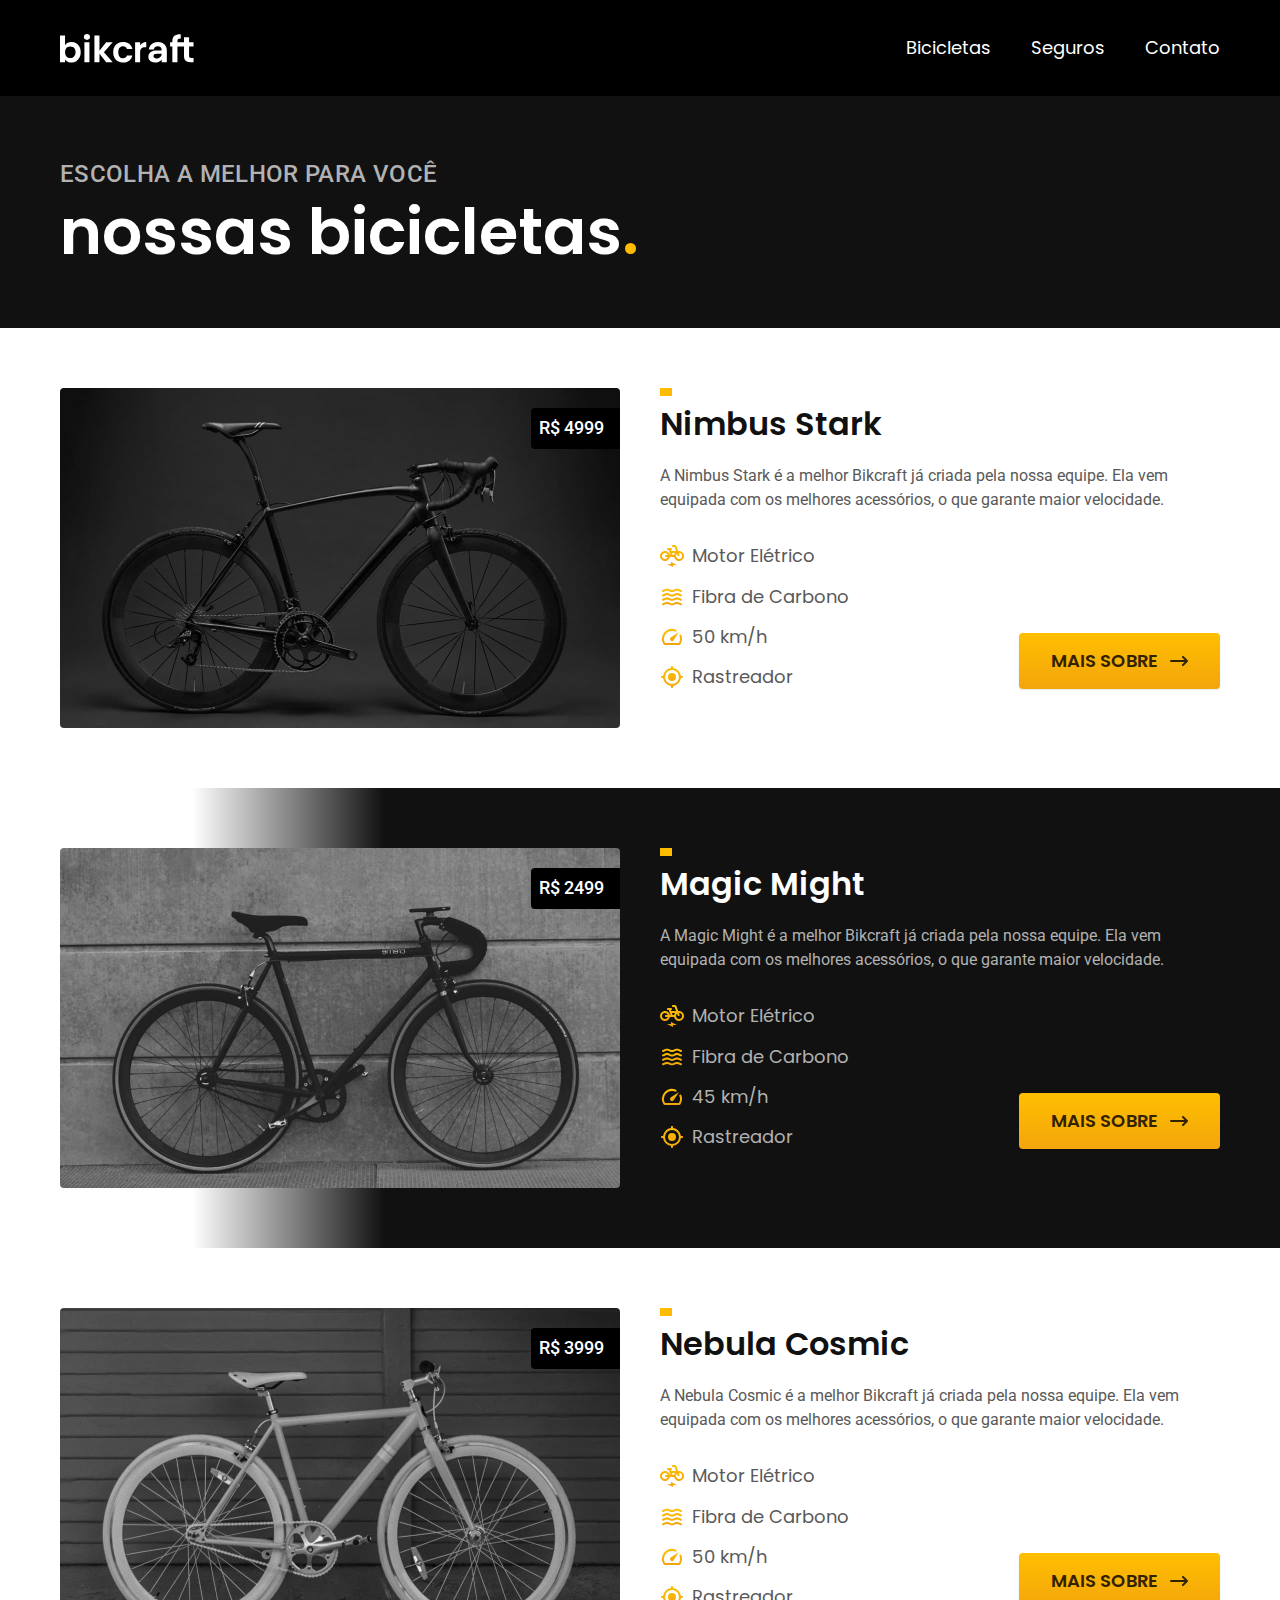
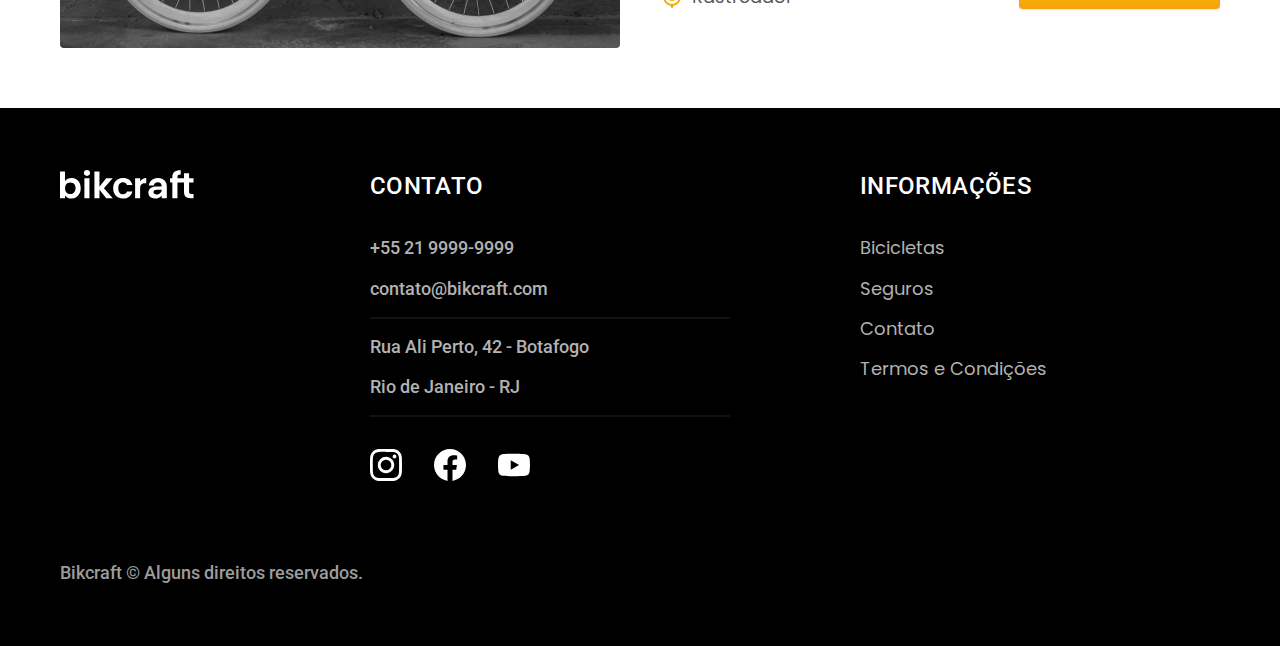
==== bicicletas.html @ ef092dad "criado pagina Bicicletas" ====
<!DOCTYPE html>
<html lang="pt-br">

<head>
  <meta charset="UTF-8">
  <meta name="viewport" content="width=device-width, initial-scale=1.0">

  <title>Bicicletas Bikcraft</title>
  <meta name="description" content="Termos e Condições.">

  <link rel="stylesheet" href="./css/style.css">

  <link rel="preconnect" href="https://fonts.googleapis.com">
  <link rel="preconnect" href="https://fonts.gstatic.com" crossorigin>
  <link href="https://fonts.googleapis.com/css2?family=Merriweather:ital,wght@1,900&family=Poppins:wght@400;600&family=Roboto:wght@400;500&display=swap" rel="stylesheet">

</head>

<body>
  <header class="header-bg">
    <div class="header container">
      <a href="./index.html">
        <img src="./img/bikcraft.svg" alt="Bikcraft">
      </a>

      <nav aria-label="primaria">
        <ul class="header-menu font-1-m cor-0">
          <li><a href="./bicicletas.html">Bicicletas</a></li>
          <li><a href="./seguros.html">Seguros</a></li>
          <li><a href="./contato.html">Contato</a></li>
        </ul>
      </nav>
    </div>
  </header>



  <main>
    <div class="titulo-bg">
      <div class="titulo container">
        <p class="font-2-l-b cor-5">Escolha a melhor para você</p>
        <h1 class="font-1-xxl cor-0">nossas bicicletas<span class="cor-p1">.</span></h1>
      </div>
    </div>

    <div class="bicicletas container">
      <div class="bicicletas-imagem">
        <img src="./img/bicicletas/nimbus.jpg" alt="Bicicleta preta">
        <span class="font-2-m cor-0">R$ 4999</span>
      </div>
      <div class="bicicletas-conteudo">
        <h2 class="font-1-xl">Nimbus Stark</h2>
        <p class="font-2-s cor-8">A Nimbus Stark é a melhor Bikcraft já criada pela nossa equipe. Ela vem equipada com os melhores acessórios, o que garante maior velocidade.</p>
        <ul class="font-1-m cor-8">
          <li>
            <img src="./img/icones/eletrica.svg" alt="">
            Motor Elétrico
          </li>
          <li>
            <img src="./img/icones/carbono.svg" alt="">
            Fibra de Carbono
          </li>
          <li>
            <img src="./img/icones/velocidade.svg" alt="">
            50 km/h
          </li>
          <li>
            <img src="./img/icones/rastreador.svg" alt="">
            Rastreador
          </li>
        </ul>
        <a class="botao seta" href="./bicicletas/nimbus.html">Mais Sobre</a>
      </div>
    </div>

    <div class="bicicletas-bg">
      <div class="bicicletas container">
        <div class="bicicletas-imagem">
          <img src="./img/bicicletas/magic.jpg" alt="Bicicleta preta">
          <span class="font-2-m cor-0">R$ 2499</span>
        </div>
        <div class="bicicletas-conteudo">
          <h2 class="font-1-xl cor-0">Magic Might</h2>
          <p class="font-2-s cor-5">A Magic Might é a melhor Bikcraft já criada pela nossa equipe. Ela vem equipada com os melhores acessórios, o que garante maior velocidade.</p>
          <ul class="font-1-m cor-5">
            <li>
              <img src="./img/icones/eletrica.svg" alt="">
              Motor Elétrico
            </li>
            <li>
              <img src="./img/icones/carbono.svg" alt="">
              Fibra de Carbono
            </li>
            <li>
              <img src="./img/icones/velocidade.svg" alt="">
              45 km/h
            </li>
            <li>
              <img src="./img/icones/rastreador.svg" alt="">
              Rastreador
            </li>
          </ul>
          <a class="botao seta" href="./bicicletas/magic.html">Mais Sobre</a>
        </div>
      </div>
    </div>

    <div class="bicicletas container">
      <div class="bicicletas-imagem">
        <img src="./img/bicicletas/nebula.jpg" alt="Bicicleta preta">
        <span class="font-2-m cor-0">R$ 3999</span>
      </div>
      <div class="bicicletas-conteudo">
        <h2 class="font-1-xl">Nebula Cosmic</h2>
        <p class="font-2-s cor-8">A Nebula Cosmic é a melhor Bikcraft já criada pela nossa equipe. Ela vem equipada com os melhores acessórios, o que garante maior velocidade.</p>
        <ul class="font-1-m cor-8">
          <li>
            <img src="./img/icones/eletrica.svg" alt="">
            Motor Elétrico
          </li>
          <li>
            <img src="./img/icones/carbono.svg" alt="">
            Fibra de Carbono
          </li>
          <li>
            <img src="./img/icones/velocidade.svg" alt="">
            50 km/h
          </li>
          <li>
            <img src="./img/icones/rastreador.svg" alt="">
            Rastreador
          </li>
        </ul>
        <a class="botao seta" href="./bicicletas/nebula.html">Mais Sobre</a>
      </div>
    </div>

  </main>



  <footer class="footer-bg">
    <div class="footer container">
      <img src="./img/bikcraft.svg" alt="Bikcraft">
      <div class="footer-contato">
        <h3 class="font-2-l-b cor-0">Contato</h3>
        <ul class="font-2-m cor-5">
          <li><a href="tel:+552199999999">+55 21 9999-9999</a></li>
          <li><a href="mailto:contato@bikcraft.com">contato@bikcraft.com</a></li>
          <li>Rua Ali Perto, 42 - Botafogo</li>
          <li>Rio de Janeiro - RJ</li>
        </ul>
        <div class="footer-redes">
          <a href="./">
            <img src="./img/redes/instagram.svg" alt="Instagram">
          </a>
          <a href="./">
            <img src="./img/redes/facebook.svg" alt="Facebook">
          </a>
          <a href="./">
            <img src="./img/redes/youtube.svg" alt="Youtube">
          </a>
        </div>
      </div>
      <div class="footer-informacoes">
        <h3 class="font-2-l-b cor-0">Informações</h3>
        <nav>
          <ul class="font-1-m cor-5">
            <li><a href="./bicicletas.html">Bicicletas</a></li>
            <li><a href="./seguros.html">Seguros</a></li>
            <li><a href="./contato.html">Contato</a></li>
            <li><a href="./termos.html">Termos e Condições</a></li>
          </ul>
        </nav>
      </div>
      <p class="footer-copy font-2-m cor-6">Bikcraft © Alguns direitos reservados.</p>
    </div>
  </footer>
</body>

</html>
---- css/style.css ----
@import "./global/global.css";
@import "./utilidades/cores.css";
@import "./utilidades/tipografia.css";

@import "./global/header.css";
@import "./global/footer.css";

/* Utilidades */
@import "./utilidades/componentes.css";

/* Home */
@import "./home/introducao.css";
@import "./home/tecnologia.css";
@import "./home/parceiros.css";
@import "./home/depoimento.css";

/* Bicicletas */
@import "./bicicletas/bicicletas-lista.css";
@import "./bicicletas/bicicletas.css";

/* Seguros */
@import "./seguros/seguros.css";

/* Termos */

@import "./termos/termos.css";
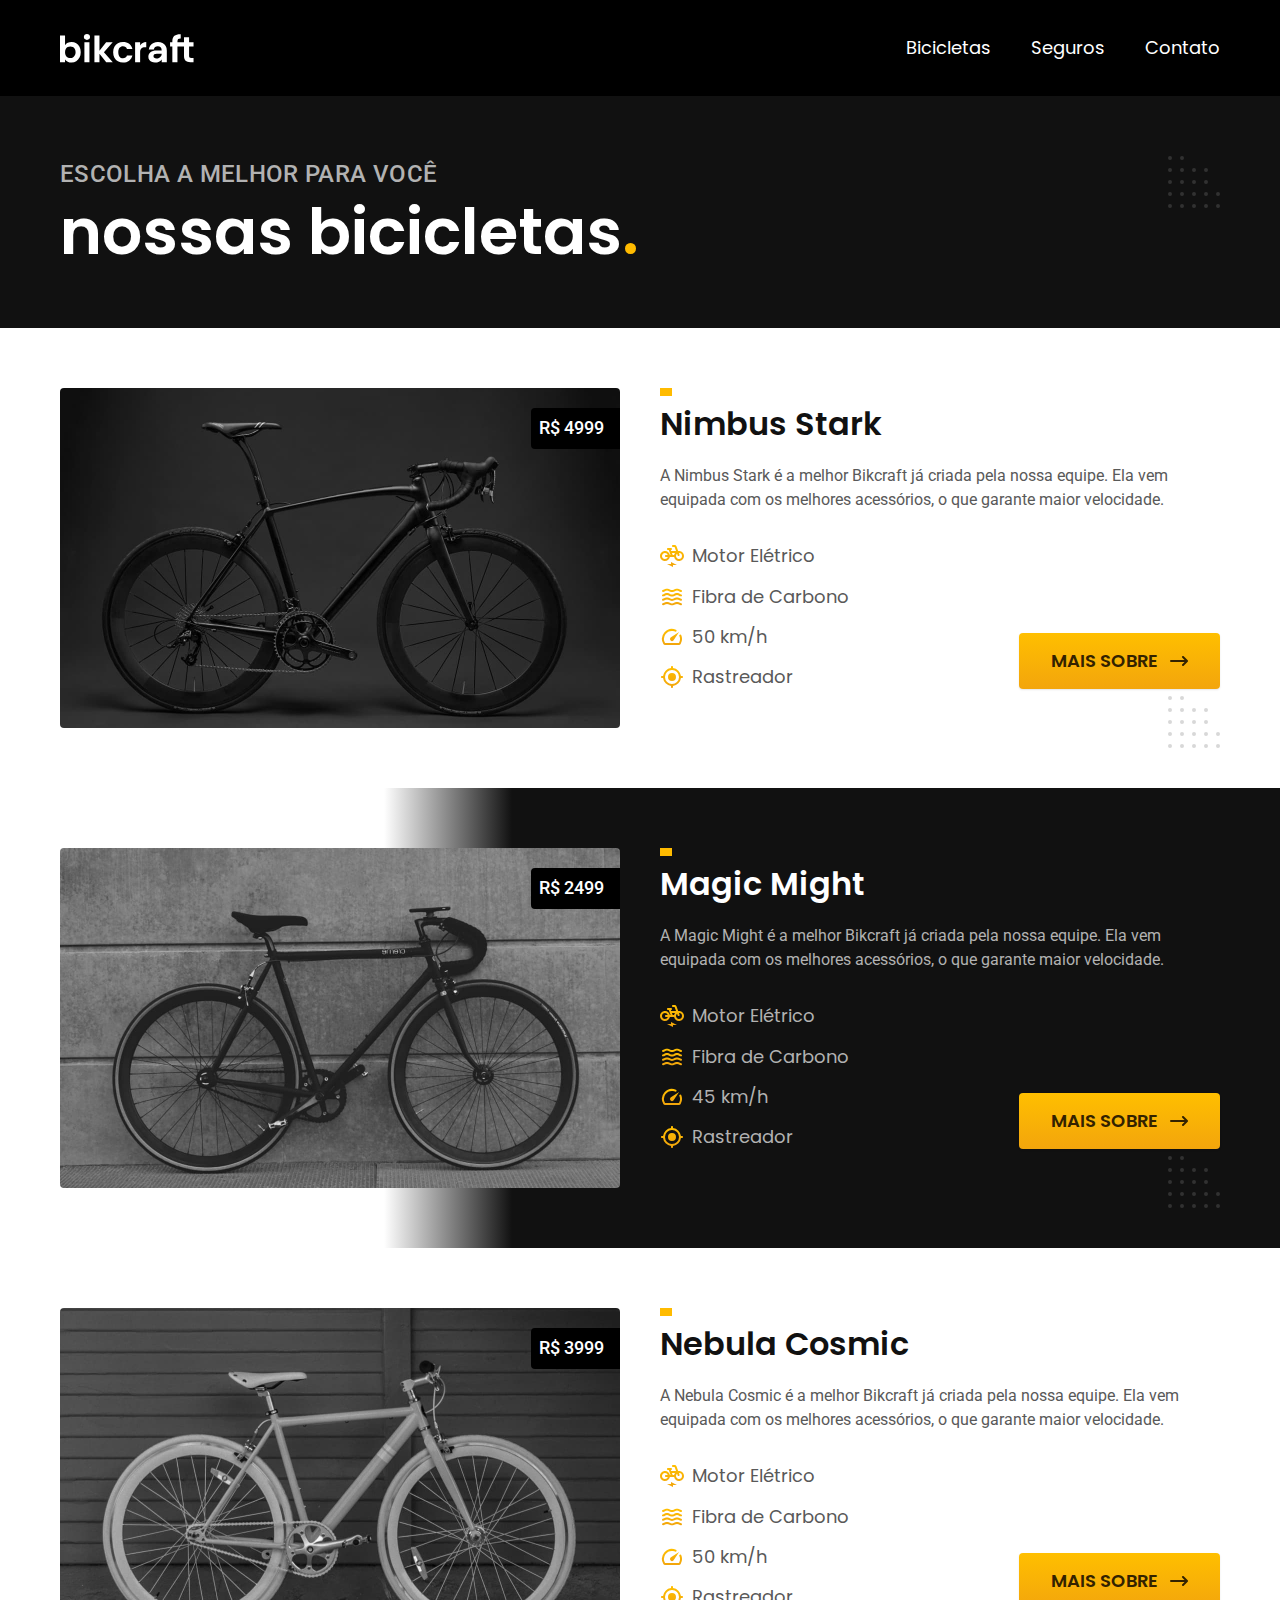
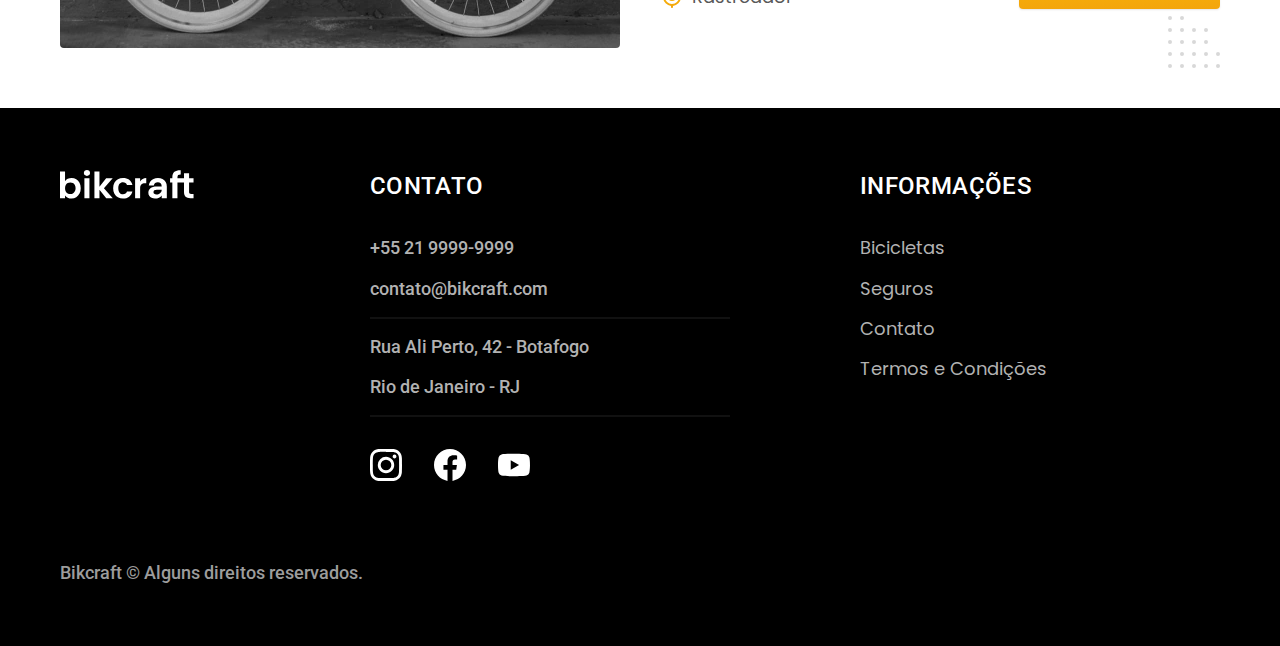
==== commit d7fa1271: "otimizacao de carregamento de imgs e decoracoes" ====
--- a/bicicletas.html
+++ b/bicicletas.html
@@ -8,6 +8,7 @@
   <title>Bicicletas Bikcraft</title>
   <meta name="description" content="Termos e Condições.">
 
+  <link rel="preload" href="./css/style.css" as="style">
   <link rel="stylesheet" href="./css/style.css">
 
   <link rel="preconnect" href="https://fonts.googleapis.com">
--- a/css/style.css
+++ b/css/style.css
@@ -7,6 +7,7 @@
 
 /* Utilidades */
 @import "./utilidades/componentes.css";
+@import "./utilidades/formulario.css";
 
 /* Home */
 @import "./home/introducao.css";
@@ -18,8 +19,22 @@
 @import "./bicicletas/bicicletas-lista.css";
 @import "./bicicletas/bicicletas.css";
 
+/* Bicicleta */
+
+@import "./bicicleta/bicicleta.css";
+@import "./bicicleta/seguro.css";
+
 /* Seguros */
 @import "./seguros/seguros.css";
+@import "./seguros/vantagens.css";
+@import "./seguros/perguntas.css";
+
+/* Contato */
+@import "./contato/contato.css";
+@import "./contato/lojas.css";
+
+/* Orcamento */
+@import "./orcamento/orcamento.css";
 
 /* Termos */
 
--- a/css/style.css
+++ b/css/style.css
@@ -7,6 +7,7 @@
 
 /* Utilidades */
 @import "./utilidades/componentes.css";
+@import "./utilidades/formulario.css";
 
 /* Home */
 @import "./home/introducao.css";
@@ -18,8 +19,22 @@
 @import "./bicicletas/bicicletas-lista.css";
 @import "./bicicletas/bicicletas.css";
 
+/* Bicicleta */
+
+@import "./bicicleta/bicicleta.css";
+@import "./bicicleta/seguro.css";
+
 /* Seguros */
 @import "./seguros/seguros.css";
+@import "./seguros/vantagens.css";
+@import "./seguros/perguntas.css";
+
+/* Contato */
+@import "./contato/contato.css";
+@import "./contato/lojas.css";
+
+/* Orcamento */
+@import "./orcamento/orcamento.css";
 
 /* Termos */
 
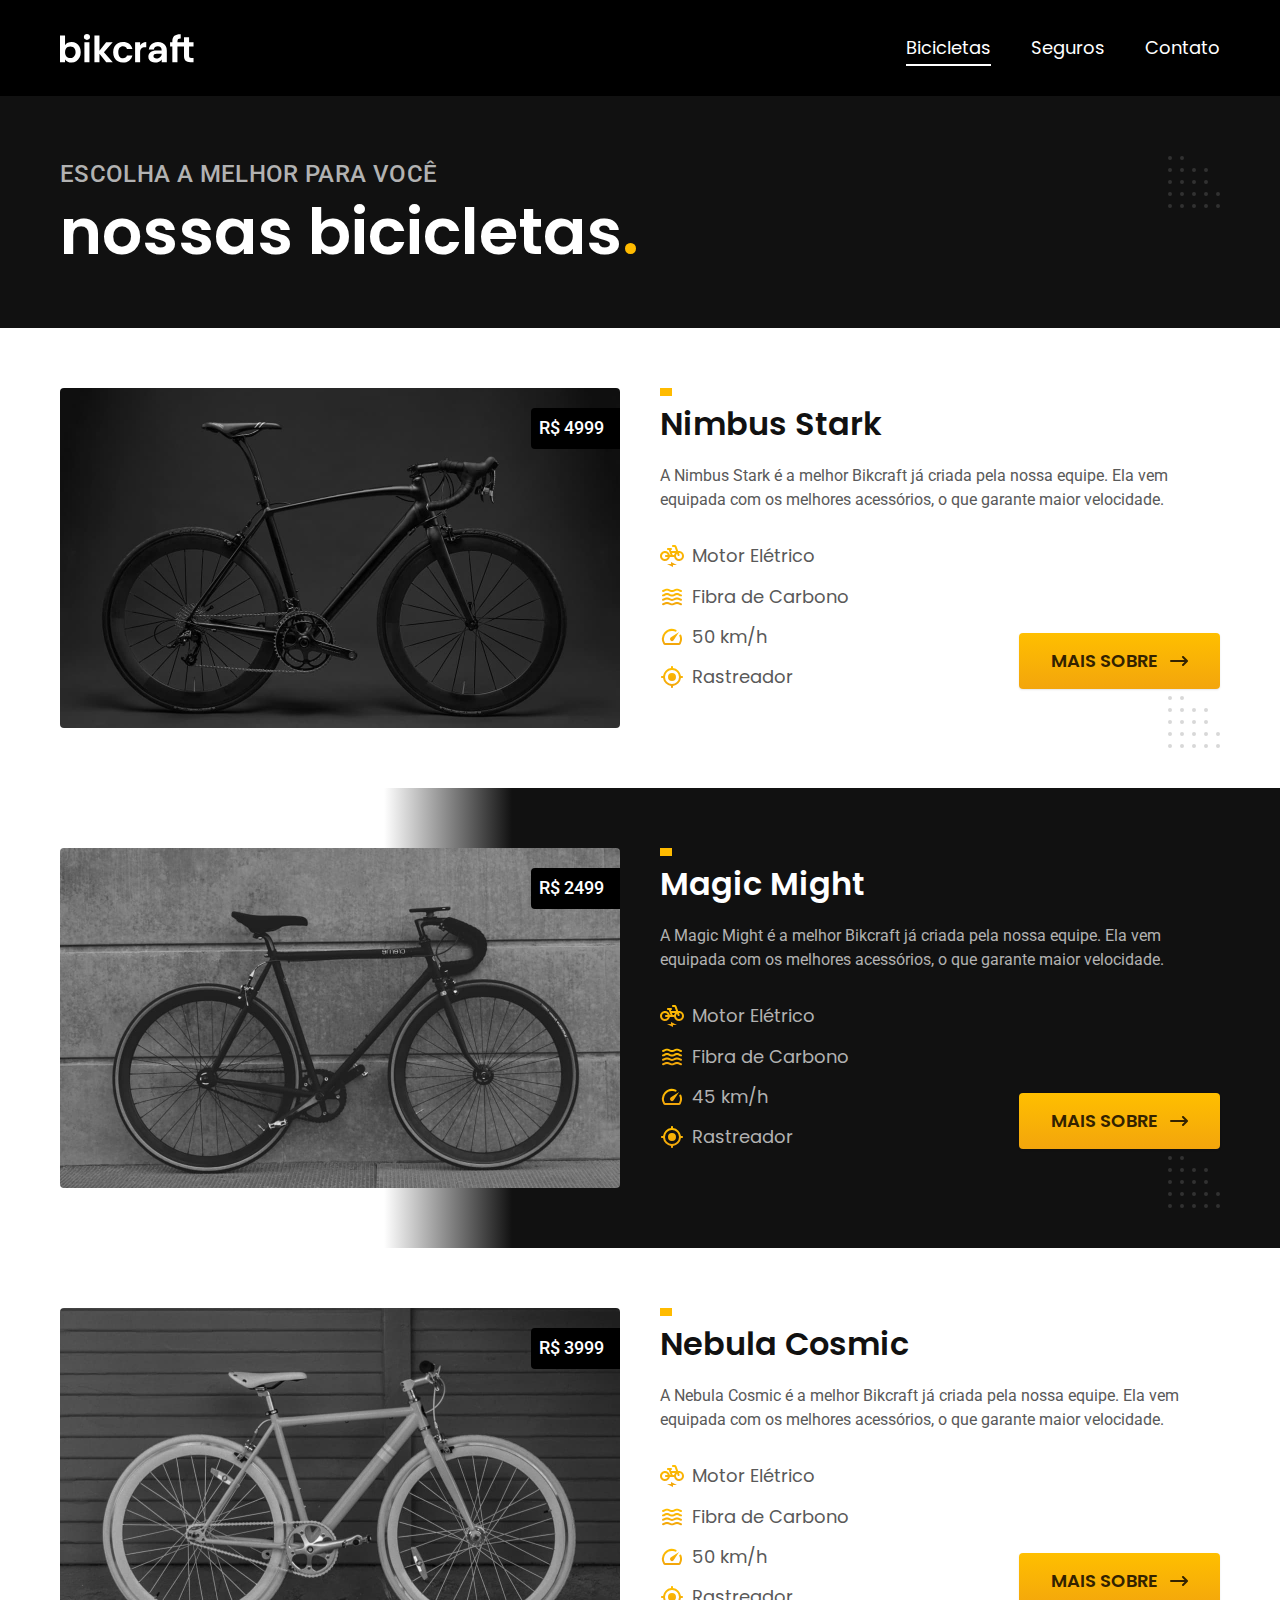
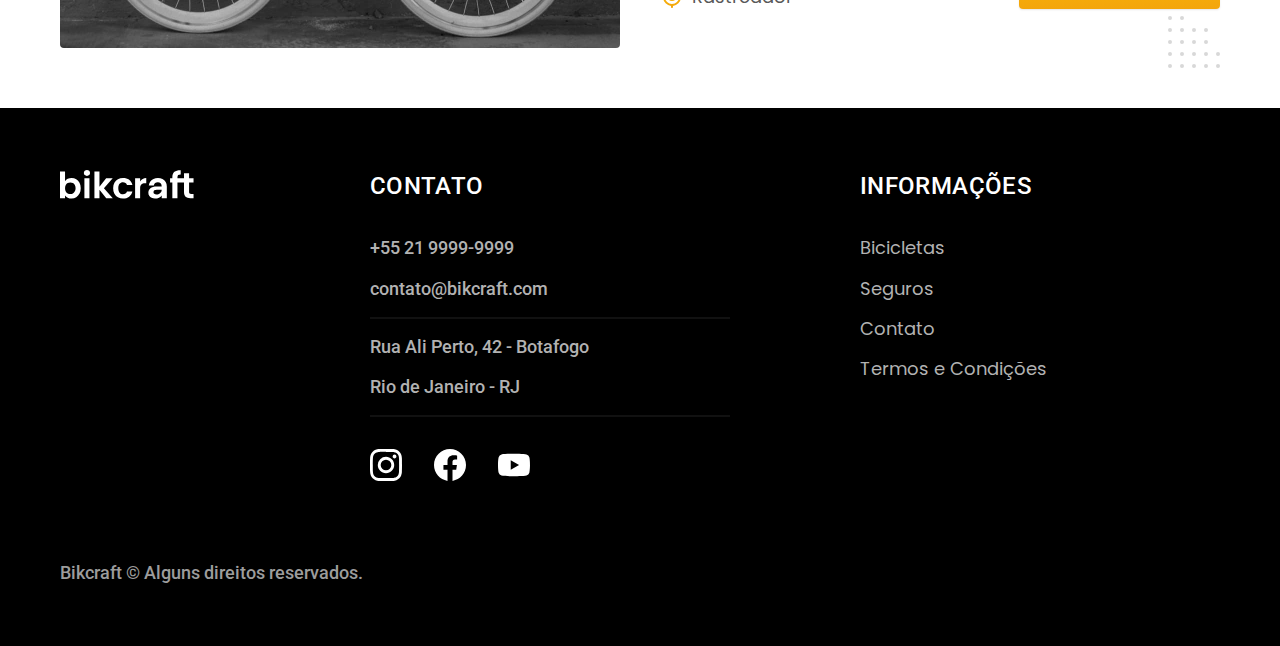
==== commit e7ee3549: "adicionado menu ativo" ====
--- a/bicicletas.html
+++ b/bicicletas.html
@@ -21,7 +21,7 @@
   <header class="header-bg">
     <div class="header container">
       <a href="./index.html">
-        <img src="./img/bikcraft.svg" alt="Bikcraft">
+        <img src="./img/bikcraft.svg" width="136" height="32" alt="Bikcraft">
       </a>
 
       <nav aria-label="primaria">
@@ -46,7 +46,7 @@
 
     <div class="bicicletas container">
       <div class="bicicletas-imagem">
-        <img src="./img/bicicletas/nimbus.jpg" alt="Bicicleta preta">
+        <img src="./img/bicicletas/nimbus.jpg" width="1120" height="680" alt="Bicicleta preta">
         <span class="font-2-m cor-0">R$ 4999</span>
       </div>
       <div class="bicicletas-conteudo">
@@ -54,19 +54,19 @@
         <p class="font-2-s cor-8">A Nimbus Stark é a melhor Bikcraft já criada pela nossa equipe. Ela vem equipada com os melhores acessórios, o que garante maior velocidade.</p>
         <ul class="font-1-m cor-8">
           <li>
-            <img src="./img/icones/eletrica.svg" alt="">
+            <img src="./img/icones/eletrica.svg" width="24" height="24" alt="">
             Motor Elétrico
           </li>
           <li>
-            <img src="./img/icones/carbono.svg" alt="">
+            <img src="./img/icones/carbono.svg" width="24" height="24" alt="">
             Fibra de Carbono
           </li>
           <li>
-            <img src="./img/icones/velocidade.svg" alt="">
+            <img src="./img/icones/velocidade.svg" width="24" height="24" alt="">
             50 km/h
           </li>
           <li>
-            <img src="./img/icones/rastreador.svg" alt="">
+            <img src="./img/icones/rastreador.svg" width="24" height="24" alt="">
             Rastreador
           </li>
         </ul>
@@ -77,7 +77,7 @@
     <div class="bicicletas-bg">
       <div class="bicicletas container">
         <div class="bicicletas-imagem">
-          <img src="./img/bicicletas/magic.jpg" alt="Bicicleta preta">
+          <img src="./img/bicicletas/magic.jpg" width="1120" height="680" alt="Bicicleta preta">
           <span class="font-2-m cor-0">R$ 2499</span>
         </div>
         <div class="bicicletas-conteudo">
@@ -85,19 +85,19 @@
           <p class="font-2-s cor-5">A Magic Might é a melhor Bikcraft já criada pela nossa equipe. Ela vem equipada com os melhores acessórios, o que garante maior velocidade.</p>
           <ul class="font-1-m cor-5">
             <li>
-              <img src="./img/icones/eletrica.svg" alt="">
+              <img src="./img/icones/eletrica.svg" width="24" height="24" alt="">
               Motor Elétrico
             </li>
             <li>
-              <img src="./img/icones/carbono.svg" alt="">
+              <img src="./img/icones/carbono.svg" width="24" height="24" alt="">
               Fibra de Carbono
             </li>
             <li>
-              <img src="./img/icones/velocidade.svg" alt="">
+              <img src="./img/icones/velocidade.svg" width="24" height="24" alt="">
               45 km/h
             </li>
             <li>
-              <img src="./img/icones/rastreador.svg" alt="">
+              <img src="./img/icones/rastreador.svg" width="24" height="24" alt="">
               Rastreador
             </li>
           </ul>
@@ -108,7 +108,7 @@
 
     <div class="bicicletas container">
       <div class="bicicletas-imagem">
-        <img src="./img/bicicletas/nebula.jpg" alt="Bicicleta preta">
+        <img src="./img/bicicletas/nebula.jpg" width="1120" height="680" alt="Bicicleta preta">
         <span class="font-2-m cor-0">R$ 3999</span>
       </div>
       <div class="bicicletas-conteudo">
@@ -116,19 +116,19 @@
         <p class="font-2-s cor-8">A Nebula Cosmic é a melhor Bikcraft já criada pela nossa equipe. Ela vem equipada com os melhores acessórios, o que garante maior velocidade.</p>
         <ul class="font-1-m cor-8">
           <li>
-            <img src="./img/icones/eletrica.svg" alt="">
+            <img src="./img/icones/eletrica.svg" width="24" height="24" alt="">
             Motor Elétrico
           </li>
           <li>
-            <img src="./img/icones/carbono.svg" alt="">
+            <img src="./img/icones/carbono.svg" width="24" height="24" alt="">
             Fibra de Carbono
           </li>
           <li>
-            <img src="./img/icones/velocidade.svg" alt="">
+            <img src="./img/icones/velocidade.svg" width="24" height="24" alt="">
             50 km/h
           </li>
           <li>
-            <img src="./img/icones/rastreador.svg" alt="">
+            <img src="./img/icones/rastreador.svg" width="24" height="24" alt="">
             Rastreador
           </li>
         </ul>
@@ -142,7 +142,7 @@
 
   <footer class="footer-bg">
     <div class="footer container">
-      <img src="./img/bikcraft.svg" alt="Bikcraft">
+      <img src="./img/bikcraft.svg" width="136" height="32" alt="Bikcraft">
       <div class="footer-contato">
         <h3 class="font-2-l-b cor-0">Contato</h3>
         <ul class="font-2-m cor-5">
@@ -153,13 +153,13 @@
         </ul>
         <div class="footer-redes">
           <a href="./">
-            <img src="./img/redes/instagram.svg" alt="Instagram">
+            <img src="./img/redes/instagram.svg" width="32" height="32" alt="Instagram">
           </a>
           <a href="./">
-            <img src="./img/redes/facebook.svg" alt="Facebook">
+            <img src="./img/redes/facebook.svg" width="32" height="32" alt="Facebook">
           </a>
           <a href="./">
-            <img src="./img/redes/youtube.svg" alt="Youtube">
+            <img src="./img/redes/youtube.svg" width="32" height="32" alt="Youtube">
           </a>
         </div>
       </div>
@@ -177,6 +177,7 @@
       <p class="footer-copy font-2-m cor-6">Bikcraft © Alguns direitos reservados.</p>
     </div>
   </footer>
+  <script src="./js/app.js"></script>
 </body>
 
 </html>